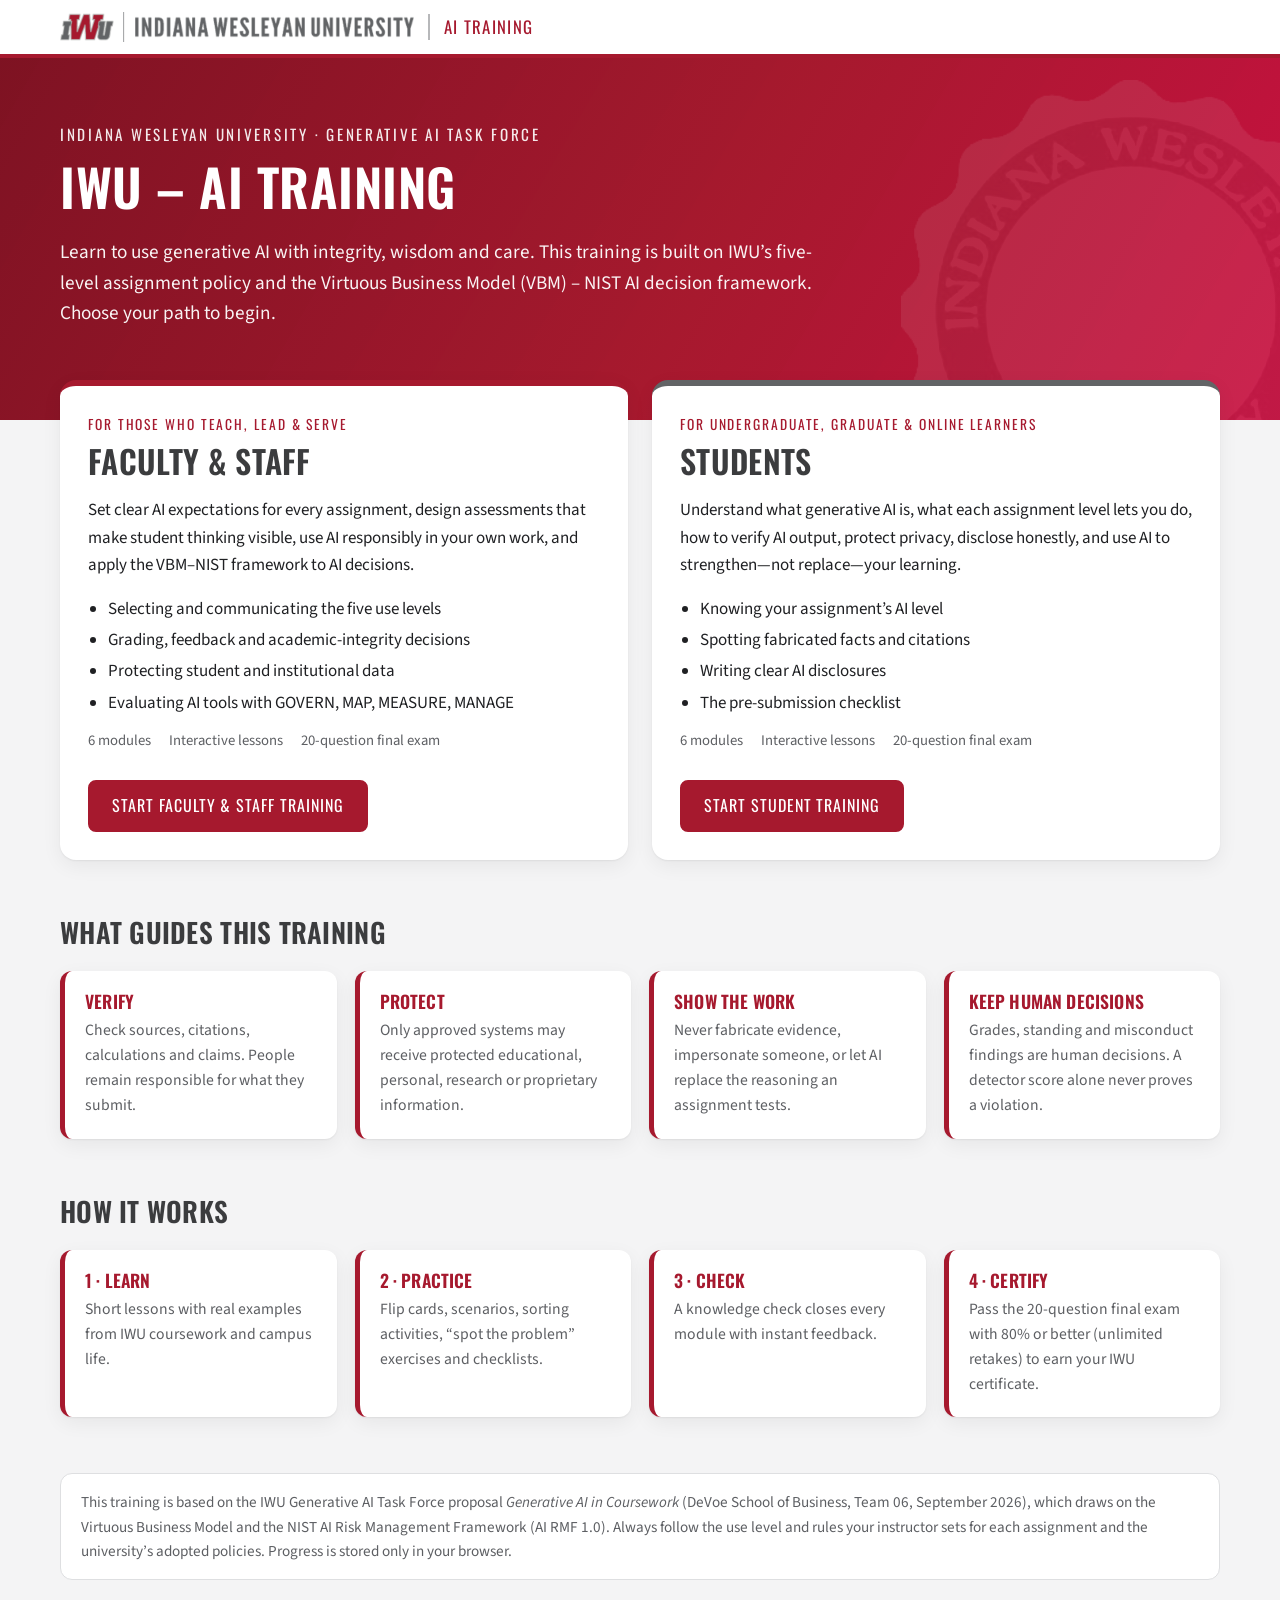
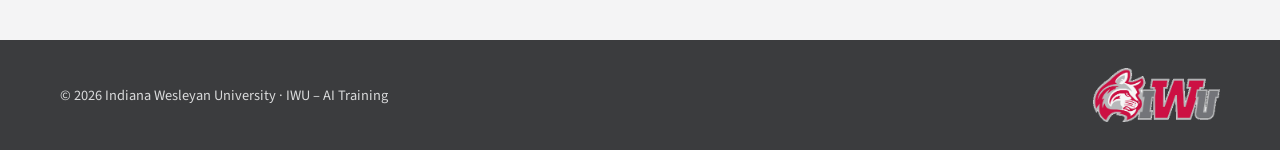
==== index.html @ f8fd0f7f "Create IWU – AI Training: faculty/staff and student courses Landing page with track selection, two s" ====
<!doctype html>
<html lang="en">
<head>
  <meta charset="utf-8">
  <meta name="viewport" content="width=device-width, initial-scale=1">
  <title>IWU – AI Training | Indiana Wesleyan University</title>
  <meta name="description" content="Indiana Wesleyan University generative AI training for faculty, staff and students.">
  <link rel="icon" type="image/png" href="assets/img/iwu-seal.png">
  <link rel="preconnect" href="https://fonts.googleapis.com">
  <link rel="preconnect" href="https://fonts.gstatic.com" crossorigin>
  <link href="https://fonts.googleapis.com/css2?family=Oswald:wght@400;500;600&family=Source+Sans+3:ital,wght@0,400;0,600;0,700;1,400&family=Cormorant+Garamond:ital,wght@0,500;0,600;1,500&display=swap" rel="stylesheet">
  <link rel="stylesheet" href="assets/css/styles.css">
</head>
<body>
  <header class="site-header">
    <div class="inner">
      <a class="brand" href="index.html">
        <img src="assets/img/iwu-wordmark.png" alt="Indiana Wesleyan University">
        <span class="program">AI Training</span>
      </a>
    </div>
  </header>

  <section class="hero">
    <div class="inner">
      <div class="eyebrow">Indiana Wesleyan University &middot; Generative AI Task Force</div>
      <h1>IWU &ndash; AI Training</h1>
      <p class="lead">Learn to use generative AI with integrity, wisdom and care. This training is built on IWU&rsquo;s five-level assignment policy and the Virtuous Business Model (VBM) &ndash; NIST AI decision framework. Choose your path to begin.</p>
    </div>
  </section>

  <main>
    <div class="choose">
      <div class="choose-grid">
        <article class="path-card">
          <div class="body">
            <div class="tag">For those who teach, lead &amp; serve</div>
            <h2>Faculty &amp; Staff</h2>
            <p>Set clear AI expectations for every assignment, design assessments that make student thinking visible, use AI responsibly in your own work, and apply the VBM&ndash;NIST framework to AI decisions.</p>
            <ul>
              <li>Selecting and communicating the five use levels</li>
              <li>Grading, feedback and academic-integrity decisions</li>
              <li>Protecting student and institutional data</li>
              <li>Evaluating AI tools with GOVERN, MAP, MEASURE, MANAGE</li>
            </ul>
            <div class="meta"><span>6 modules</span><span>Interactive lessons</span><span>20-question final exam</span></div>
          </div>
          <div class="foot">
            <a class="btn" href="faculty.html">Start Faculty &amp; Staff Training</a>
            <span class="progress-note" id="p-faculty"></span>
          </div>
        </article>

        <article class="path-card student">
          <div class="body">
            <div class="tag">For undergraduate, graduate &amp; online learners</div>
            <h2>Students</h2>
            <p>Understand what generative AI is, what each assignment level lets you do, how to verify AI output, protect privacy, disclose honestly, and use AI to strengthen&mdash;not replace&mdash;your learning.</p>
            <ul>
              <li>Knowing your assignment&rsquo;s AI level</li>
              <li>Spotting fabricated facts and citations</li>
              <li>Writing clear AI disclosures</li>
              <li>The pre-submission checklist</li>
            </ul>
            <div class="meta"><span>6 modules</span><span>Interactive lessons</span><span>20-question final exam</span></div>
          </div>
          <div class="foot">
            <a class="btn" href="student.html">Start Student Training</a>
            <span class="progress-note" id="p-student"></span>
          </div>
        </article>
      </div>
    </div>

    <section class="section">
      <h2>What guides this training</h2>
      <div class="pillars">
        <div class="pillar"><h3>Verify</h3><p>Check sources, citations, calculations and claims. People remain responsible for what they submit.</p></div>
        <div class="pillar"><h3>Protect</h3><p>Only approved systems may receive protected educational, personal, research or proprietary information.</p></div>
        <div class="pillar"><h3>Show the work</h3><p>Never fabricate evidence, impersonate someone, or let AI replace the reasoning an assignment tests.</p></div>
        <div class="pillar"><h3>Keep human decisions</h3><p>Grades, standing and misconduct findings are human decisions. A detector score alone never proves a violation.</p></div>
      </div>
    </section>

    <section class="section">
      <h2>How it works</h2>
      <div class="pillars">
        <div class="pillar"><h3>1 &middot; Learn</h3><p>Short lessons with real examples from IWU coursework and campus life.</p></div>
        <div class="pillar"><h3>2 &middot; Practice</h3><p>Flip cards, scenarios, sorting activities, &ldquo;spot the problem&rdquo; exercises and checklists.</p></div>
        <div class="pillar"><h3>3 &middot; Check</h3><p>A knowledge check closes every module with instant feedback.</p></div>
        <div class="pillar"><h3>4 &middot; Certify</h3><p>Pass the 20-question final exam with 80% or better (unlimited retakes) to earn your IWU certificate.</p></div>
      </div>
    </section>

    <section class="section">
      <p class="notice">This training is based on the IWU Generative AI Task Force proposal <em>Generative AI in Coursework</em> (DeVoe School of Business, Team 06, September 2026), which draws on the Virtuous Business Model and the NIST AI Risk Management Framework (AI RMF 1.0). Always follow the use level and rules your instructor sets for each assignment and the university&rsquo;s adopted policies. Progress is stored only in your browser.</p>
    </section>
  </main>

  <footer class="site-footer">
    <div class="inner">
      <div>&copy; <span id="yr"></span> Indiana Wesleyan University &middot; IWU &ndash; AI Training</div>
      <img src="assets/img/iwu-bobcat.png" alt="IWU Wildcats">
    </div>
  </footer>

  <script>
    document.getElementById("yr").textContent = new Date().getFullYear();
    ["faculty", "student"].forEach(function (id) {
      try {
        var s = JSON.parse(localStorage.getItem("iwu-ai-training:" + id) || "null");
        if (!s) return;
        var n = document.getElementById("p-" + id);
        if (s.exam && s.exam.passed) n.innerHTML = "&#10003; Completed &mdash; certificate earned";
        else if (s.seen && Object.keys(s.seen).length) n.textContent = "In progress — pick up where you left off";
      } catch (e) {}
    });
  </script>
</body>
</html>
---- assets/css/styles.css ----
/* =========================================================
   IWU – AI Training  |  Indiana Wesleyan University
   Brand palette drawn from the IWU wordmark, seal and bobcat marks
   ========================================================= */
:root {
  --iwu-crimson: #a6192e;
  --iwu-crimson-dark: #7d1222;
  --iwu-cardinal: #cc1043;
  --iwu-gray: #626466;
  --iwu-gray-dark: #3b3c3e;
  --iwu-silver: #b7b8ba;
  --iwu-mist: #f4f4f5;
  --iwu-white: #ffffff;
  --ink: #1f2023;
  --muted: #5d5f63;
  --line: #dedfe1;
  --ok: #1f7a4a;
  --ok-bg: #e8f5ee;
  --bad: #b3261e;
  --bad-bg: #fdecea;
  --warn: #9a6200;
  --warn-bg: #fff4e0;
  --info: #1e5a8a;
  --info-bg: #e9f2fa;
  --radius: 12px;
  --shadow: 0 1px 2px rgba(0,0,0,.06), 0 6px 20px rgba(0,0,0,.06);
  --font-head: "Oswald", "Arial Narrow", Arial, sans-serif;
  --font-body: "Source Sans 3", "Segoe UI", Arial, sans-serif;
  --font-cert: "Cormorant Garamond", Georgia, "Times New Roman", serif;
}

* { box-sizing: border-box; }
html { scroll-behavior: smooth; }
body {
  margin: 0;
  font-family: var(--font-body);
  font-size: 17px;
  line-height: 1.6;
  color: var(--ink);
  background: var(--iwu-mist);
}
img { max-width: 100%; }
a { color: var(--iwu-crimson); }
h1, h2, h3, h4 { font-family: var(--font-head); font-weight: 600; line-height: 1.2; letter-spacing: .01em; color: var(--iwu-gray-dark); }
h1 { font-size: 2.3rem; }
h2 { font-size: 1.7rem; }
h3 { font-size: 1.3rem; }
.sr-only { position: absolute; width: 1px; height: 1px; overflow: hidden; clip: rect(0 0 0 0); }
:focus-visible { outline: 3px solid var(--iwu-cardinal); outline-offset: 2px; }

/* ---------- Header / footer ---------- */
.site-header {
  background: var(--iwu-white);
  border-bottom: 4px solid var(--iwu-crimson);
  position: sticky; top: 0; z-index: 50;
}
.site-header .inner {
  max-width: 1200px; margin: 0 auto; padding: 12px 20px;
  display: flex; align-items: center; justify-content: space-between; gap: 16px;
}
.brand { display: flex; align-items: center; gap: 14px; text-decoration: none; min-width: 0; }
.brand img { height: 30px; width: auto; }
.brand .program {
  font-family: var(--font-head); color: var(--iwu-crimson); font-size: 1.05rem;
  text-transform: uppercase; letter-spacing: .08em; border-left: 2px solid var(--iwu-silver); padding-left: 14px; white-space: nowrap;
}
.header-actions { display: flex; gap: 10px; align-items: center; }
.site-footer {
  background: var(--iwu-gray-dark); color: #d9dadb; font-size: .9rem; margin-top: 60px;
}
.site-footer .inner { max-width: 1200px; margin: 0 auto; padding: 28px 20px; display: flex; gap: 24px; align-items: center; flex-wrap: wrap; justify-content: space-between; }
.site-footer img { height: 54px; }
.site-footer a { color: #fff; }

/* ---------- Buttons ---------- */
.btn {
  display: inline-flex; align-items: center; justify-content: center; gap: 8px;
  font-family: var(--font-head); font-size: 1rem; letter-spacing: .06em; text-transform: uppercase;
  padding: 11px 22px; border-radius: 8px; border: 2px solid var(--iwu-crimson);
  background: var(--iwu-crimson); color: #fff; cursor: pointer; text-decoration: none;
  transition: background .15s, transform .05s;
}
.btn:hover { background: var(--iwu-crimson-dark); border-color: var(--iwu-crimson-dark); }
.btn:active { transform: translateY(1px); }
.btn[disabled] { opacity: .45; cursor: not-allowed; }
.btn.secondary { background: #fff; color: var(--iwu-crimson); }
.btn.secondary:hover { background: #fbeef0; }
.btn.ghost { background: transparent; border-color: var(--iwu-silver); color: var(--iwu-gray-dark); }
.btn.ghost:hover { background: #fff; }
.btn.small { padding: 6px 12px; font-size: .85rem; }

/* ---------- Landing ---------- */
.hero {
  background:
    linear-gradient(120deg, rgba(125,18,34,.97), rgba(166,25,46,.93) 55%, rgba(204,16,67,.9)),
    var(--iwu-crimson);
  color: #fff; position: relative; overflow: hidden;
}
.hero::after {
  content: ""; position: absolute; right: -80px; bottom: -120px; width: 460px; height: 460px;
  background: url("../img/iwu-seal.png") center/contain no-repeat; opacity: .08; filter: grayscale(1) brightness(3);
}
.hero .inner { max-width: 1200px; margin: 0 auto; padding: 64px 20px 72px; position: relative; z-index: 1; }
.hero .eyebrow { font-family: var(--font-head); letter-spacing: .18em; text-transform: uppercase; font-size: .95rem; opacity: .9; }
.hero h1 { color: #fff; font-size: 3.2rem; margin: 10px 0 14px; text-transform: uppercase; }
.hero p.lead { font-size: 1.2rem; max-width: 760px; opacity: .95; }

.choose { max-width: 1200px; margin: -40px auto 0; padding: 0 20px; position: relative; z-index: 2; }
.choose-grid { display: grid; grid-template-columns: repeat(auto-fit, minmax(320px, 1fr)); gap: 24px; }
.path-card {
  background: #fff; border-radius: 16px; box-shadow: var(--shadow); overflow: hidden;
  display: flex; flex-direction: column; border-top: 6px solid var(--iwu-crimson);
}
.path-card.student { border-top-color: var(--iwu-gray); }
.path-card .body { padding: 28px 28px 8px; flex: 1; }
.path-card h2 { margin: 6px 0 8px; font-size: 2rem; text-transform: uppercase; }
.path-card .tag { font-family: var(--font-head); color: var(--iwu-crimson); letter-spacing: .14em; text-transform: uppercase; font-size: .85rem; }
.path-card ul { padding-left: 20px; margin: 12px 0; }
.path-card li { margin: 4px 0; }
.path-card .meta { display: flex; gap: 18px; flex-wrap: wrap; color: var(--muted); font-size: .92rem; margin-top: 10px; }
.path-card .foot { padding: 20px 28px 28px; display: flex; gap: 12px; align-items: center; flex-wrap: wrap; }
.path-card .progress-note { font-size: .9rem; color: var(--muted); }

.section { max-width: 1200px; margin: 56px auto 0; padding: 0 20px; }
.section h2 { text-transform: uppercase; }
.pillars { display: grid; grid-template-columns: repeat(auto-fit, minmax(220px, 1fr)); gap: 18px; margin-top: 18px; }
.pillar { background: #fff; border-radius: var(--radius); padding: 20px; box-shadow: var(--shadow); border-left: 5px solid var(--iwu-crimson); }
.pillar h3 { margin: 0 0 6px; font-size: 1.1rem; text-transform: uppercase; color: var(--iwu-crimson); }
.pillar p { margin: 0; color: var(--muted); font-size: .98rem; }
.notice { background: #fff; border: 1px solid var(--line); border-radius: var(--radius); padding: 16px 20px; color: var(--muted); font-size: .95rem; }

/* ---------- Course layout ---------- */
.course-banner {
  background: linear-gradient(120deg, var(--iwu-crimson-dark), var(--iwu-crimson));
  color: #fff;
}
.course-banner.student { background: linear-gradient(120deg, var(--iwu-gray-dark), var(--iwu-gray)); }
.course-banner .inner { max-width: 1200px; margin: 0 auto; padding: 26px 20px; display: flex; align-items: center; gap: 22px; justify-content: space-between; flex-wrap: wrap; }
.course-banner h1 { color: #fff; margin: 0; font-size: 2rem; text-transform: uppercase; }
.course-banner .eyebrow { font-family: var(--font-head); letter-spacing: .16em; text-transform: uppercase; opacity: .85; font-size: .85rem; }
.overall { min-width: 240px; }
.overall .label { font-size: .9rem; opacity: .9; display: flex; justify-content: space-between; }
.bar { height: 10px; background: rgba(255,255,255,.25); border-radius: 99px; overflow: hidden; margin-top: 6px; }
.bar > span { display: block; height: 100%; background: #fff; border-radius: 99px; transition: width .4s; }

.layout { max-width: 1200px; margin: 28px auto 0; padding: 0 20px; display: grid; grid-template-columns: 300px 1fr; gap: 28px; align-items: start; }
.sidebar { background: #fff; border-radius: var(--radius); box-shadow: var(--shadow); padding: 14px; position: sticky; top: 84px; max-height: calc(100vh - 100px); overflow: auto; }
.sidebar h2 { font-size: .95rem; letter-spacing: .12em; text-transform: uppercase; color: var(--muted); margin: 6px 8px 10px; }
.nav-module { border-radius: 10px; margin-bottom: 4px; }
.nav-module > button {
  width: 100%; text-align: left; border: 0; background: transparent; cursor: pointer; padding: 10px 10px;
  display: flex; gap: 10px; align-items: flex-start; border-radius: 10px; font: inherit; color: var(--ink);
}
.nav-module > button:hover { background: var(--iwu-mist); }
.nav-module.active > button { background: #fbeef0; }
.nav-num {
  flex: 0 0 28px; height: 28px; border-radius: 50%; background: var(--iwu-mist); color: var(--iwu-gray-dark);
  display: grid; place-items: center; font-family: var(--font-head); font-size: .95rem; border: 2px solid var(--iwu-silver);
}
.nav-module.done .nav-num { background: var(--iwu-crimson); border-color: var(--iwu-crimson); color: #fff; }
.nav-title { font-weight: 600; line-height: 1.3; font-size: .98rem; }
.nav-sub { font-size: .82rem; color: var(--muted); }
.nav-lessons { list-style: none; padding: 0 0 6px 48px; margin: 0; display: none; }
.nav-module.active .nav-lessons { display: block; }
.nav-lessons button { border: 0; background: none; font: inherit; font-size: .9rem; color: var(--muted); cursor: pointer; padding: 3px 0; text-align: left; display: flex; gap: 6px; }
.nav-lessons button.current { color: var(--iwu-crimson); font-weight: 700; }
.nav-lessons .tick { color: var(--ok); width: 14px; flex: 0 0 14px; }
.nav-exam { margin-top: 10px; border-top: 1px solid var(--line); padding-top: 10px; }
.nav-exam button { width: 100%; }

.content { background: #fff; border-radius: var(--radius); box-shadow: var(--shadow); padding: 34px 40px 30px; min-width: 0; }
.crumb { font-family: var(--font-head); color: var(--iwu-crimson); letter-spacing: .12em; text-transform: uppercase; font-size: .85rem; }
.content > h2 { margin-top: 6px; font-size: 2rem; }
.lesson-steps { display: flex; gap: 6px; margin: 4px 0 20px; }
.lesson-steps span { flex: 1; height: 6px; border-radius: 6px; background: var(--line); }
.lesson-steps span.on { background: var(--iwu-crimson); }
.lesson-steps span.seen { background: #d98b97; }
.pager { display: flex; justify-content: space-between; gap: 12px; margin-top: 36px; border-top: 1px solid var(--line); padding-top: 20px; flex-wrap: wrap; }

.objectives { background: var(--iwu-mist); border-radius: var(--radius); padding: 16px 22px; margin: 16px 0; }
.objectives h4 { margin: 0 0 6px; text-transform: uppercase; letter-spacing: .08em; font-size: .95rem; color: var(--iwu-crimson); }
.objectives ul { margin: 0; padding-left: 20px; }

/* ---------- Content blocks ---------- */
.block { margin: 22px 0; }
.block p { margin: .6em 0; }
.callout { border-left: 5px solid var(--iwu-crimson); background: #fbeef0; padding: 14px 18px; border-radius: 0 10px 10px 0; }
.callout.info { border-color: var(--info); background: var(--info-bg); }
.callout.warn { border-color: var(--warn); background: var(--warn-bg); }
.callout.ok { border-color: var(--ok); background: var(--ok-bg); }
.callout .ct { font-family: var(--font-head); text-transform: uppercase; letter-spacing: .08em; font-size: .9rem; margin-bottom: 4px; color: var(--iwu-gray-dark); }
.quote { font-size: 1.25rem; font-family: var(--font-cert); font-style: italic; color: var(--iwu-gray-dark); border-left: 3px solid var(--iwu-silver); padding-left: 18px; }

table.tbl { width: 100%; border-collapse: collapse; font-size: .96rem; }
.tbl-wrap { overflow-x: auto; border-radius: 10px; border: 1px solid var(--line); }
table.tbl th { background: var(--iwu-gray-dark); color: #fff; text-align: left; padding: 10px 12px; font-family: var(--font-head); font-weight: 500; letter-spacing: .04em; }
table.tbl td { padding: 10px 12px; border-top: 1px solid var(--line); vertical-align: top; }
table.tbl tr:nth-child(even) td { background: #fafafa; }

.level-chip { display: inline-grid; place-items: center; width: 30px; height: 30px; border-radius: 50%; color: #fff; font-family: var(--font-head); font-size: 1rem; margin-right: 6px; }
.lv1 { background: #3b3c3e; } .lv2 { background: #626466; } .lv3 { background: #1e5a8a; } .lv4 { background: #a6192e; } .lv5 { background: #cc1043; }

.act-head { display: flex; align-items: center; gap: 10px; margin-bottom: 8px; }
.act-badge { font-family: var(--font-head); text-transform: uppercase; letter-spacing: .1em; font-size: .75rem; background: var(--iwu-crimson); color: #fff; padding: 3px 9px; border-radius: 99px; }
.act-head h4 { margin: 0; font-size: 1.15rem; }
.activity { border: 1px solid var(--line); border-radius: var(--radius); padding: 18px 20px; background: #fff; }
.activity .instructions { color: var(--muted); margin: 0 0 12px; }

/* flip cards */
.flip-grid { display: grid; grid-template-columns: repeat(auto-fill, minmax(210px, 1fr)); gap: 14px; }
.flip { perspective: 900px; height: 190px; cursor: pointer; border: 0; background: none; padding: 0; font: inherit; text-align: left; }
.flip-inner { position: relative; width: 100%; height: 100%; transition: transform .5s; transform-style: preserve-3d; }
.flip.flipped .flip-inner { transform: rotateY(180deg); }
.flip-face { position: absolute; inset: 0; backface-visibility: hidden; border-radius: 12px; padding: 16px; display: flex; flex-direction: column; justify-content: center; }
.flip-front { background: linear-gradient(135deg, var(--iwu-crimson), var(--iwu-cardinal)); color: #fff; font-family: var(--font-head); font-size: 1.25rem; text-align: center; align-items: center; }
.flip-front small { font-family: var(--font-body); font-size: .8rem; opacity: .85; margin-top: 8px; }
.flip-back { background: #fff; border: 2px solid var(--iwu-crimson); transform: rotateY(180deg); font-size: .93rem; overflow: auto; }

/* choice / scenario */
.choices { display: grid; gap: 10px; }
.choice {
  text-align: left; font: inherit; border: 2px solid var(--line); border-radius: 10px; background: #fff; padding: 11px 14px; cursor: pointer;
  display: flex; gap: 10px; align-items: flex-start; transition: border-color .15s, background .15s;
}
.choice:hover:not([disabled]) { border-color: var(--iwu-silver); background: #fcfcfc; }
.choice .key { flex: 0 0 26px; height: 26px; border-radius: 50%; background: var(--iwu-mist); display: grid; place-items: center; font-weight: 700; font-size: .85rem; color: var(--iwu-gray-dark); }
.choice.selected { border-color: var(--iwu-crimson); background: #fbeef0; }
.choice.correct { border-color: var(--ok); background: var(--ok-bg); }
.choice.incorrect { border-color: var(--bad); background: var(--bad-bg); }
.choice[disabled] { cursor: default; }
.feedback { margin-top: 12px; padding: 12px 14px; border-radius: 10px; display: none; }
.feedback.show { display: block; }
.feedback.good { background: var(--ok-bg); border-left: 4px solid var(--ok); }
.feedback.bad { background: var(--bad-bg); border-left: 4px solid var(--bad); }
.feedback.neutral { background: var(--info-bg); border-left: 4px solid var(--info); }

/* classify (level sorter / category sorter) */
.classify-item { border: 1px solid var(--line); border-radius: 10px; padding: 12px 14px; margin-bottom: 10px; }
.classify-item .stmt { font-weight: 600; margin-bottom: 8px; }
.classify-opts { display: flex; flex-wrap: wrap; gap: 8px; }
.classify-opts button { font: inherit; font-size: .9rem; border: 2px solid var(--line); background: #fff; border-radius: 99px; padding: 5px 14px; cursor: pointer; }
.classify-opts button:hover:not([disabled]) { border-color: var(--iwu-silver); }
.classify-opts button.correct { border-color: var(--ok); background: var(--ok-bg); font-weight: 700; }
.classify-opts button.incorrect { border-color: var(--bad); background: var(--bad-bg); text-decoration: line-through; }
.classify-item .why { display: none; font-size: .93rem; color: var(--muted); margin-top: 8px; }
.classify-item.answered .why { display: block; }
.score-line { font-weight: 700; margin-top: 8px; color: var(--iwu-gray-dark); }

/* spot the issue */
.spot-doc { background: #fcfcfc; border: 1px dashed var(--iwu-silver); border-radius: 10px; padding: 14px 16px; }
.spot-doc .doc-label { font-family: var(--font-head); text-transform: uppercase; letter-spacing: .1em; font-size: .8rem; color: var(--muted); margin-bottom: 6px; }
.spot {
  display: inline; font: inherit; text-align: left; border: 0; background: none; padding: 1px 2px; cursor: pointer; border-radius: 4px;
  border-bottom: 1px dotted var(--iwu-silver); line-height: 1.8; color: inherit;
}
.spot:hover { background: #fff3c4; }
.spot.flagged { background: #ffe08a; }
.spot.hit { background: var(--ok-bg); outline: 2px solid var(--ok); }
.spot.miss { background: var(--bad-bg); outline: 2px solid var(--bad); }
.spot.false-flag { background: var(--warn-bg); outline: 2px dashed var(--warn); }
.spot-notes { margin-top: 10px; display: none; }
.spot-notes.show { display: block; }
.spot-notes li { margin: 4px 0; }

/* matching */
.match-row { display: grid; grid-template-columns: 1fr 260px 28px; gap: 10px; align-items: center; padding: 8px 0; border-bottom: 1px solid var(--line); }
.match-row select { font: inherit; padding: 7px 8px; border-radius: 8px; border: 2px solid var(--line); background: #fff; width: 100%; }
.match-row.ok select { border-color: var(--ok); background: var(--ok-bg); }
.match-row.no select { border-color: var(--bad); background: var(--bad-bg); }
.match-row .mark { font-weight: 700; font-size: 1.1rem; }

/* accordion */
.accordion details { border: 1px solid var(--line); border-radius: 10px; margin-bottom: 8px; background: #fff; }
.accordion summary { cursor: pointer; padding: 12px 16px; font-weight: 700; list-style: none; display: flex; justify-content: space-between; gap: 10px; }
.accordion summary::-webkit-details-marker { display: none; }
.accordion summary::after { content: "+"; font-size: 1.3rem; line-height: 1; color: var(--iwu-crimson); }
.accordion details[open] summary::after { content: "–"; }
.accordion details[open] summary { border-bottom: 1px solid var(--line); }
.accordion .acc-body { padding: 10px 16px 14px; }

/* example: prompt/response compare */
.compare { display: grid; grid-template-columns: 1fr 1fr; gap: 14px; }
.compare .col { border-radius: 10px; padding: 14px 16px; border: 1px solid var(--line); }
.compare .col.bad { border-top: 5px solid var(--bad); }
.compare .col.good { border-top: 5px solid var(--ok); }
.compare .col h5 { margin: 0 0 6px; font-family: var(--font-head); text-transform: uppercase; letter-spacing: .08em; font-size: .9rem; }
.chat { background: var(--iwu-mist); border-radius: 10px; padding: 12px 14px; font-size: .95rem; }
.chat .who { font-family: var(--font-head); text-transform: uppercase; font-size: .75rem; letter-spacing: .1em; color: var(--muted); }
.chat .msg { margin: 2px 0 10px; white-space: pre-line; }
.chat .msg.ai { background: #fff; border-radius: 8px; padding: 8px 10px; border: 1px solid var(--line); }
.example-card { border: 1px solid var(--line); border-radius: var(--radius); overflow: hidden; }
.example-card .ex-head { background: var(--iwu-gray-dark); color: #fff; padding: 10px 16px; font-family: var(--font-head); letter-spacing: .06em; text-transform: uppercase; font-size: .95rem; }
.example-card .ex-body { padding: 14px 16px; }

/* checklist */
.check-row { display: grid; grid-template-columns: 1fr auto; gap: 12px; align-items: center; border: 1px solid var(--line); border-left: 5px solid var(--iwu-silver); border-radius: 10px; padding: 10px 14px; margin-bottom: 8px; }
.check-row .cr-title { font-family: var(--font-head); text-transform: uppercase; letter-spacing: .06em; color: var(--iwu-crimson); font-size: .95rem; }
.check-row .cr-q { font-size: .98rem; }
.yn { display: flex; gap: 6px; }
.yn button { font: inherit; font-size: .85rem; font-weight: 700; border: 2px solid var(--line); background: #fff; border-radius: 8px; padding: 5px 12px; cursor: pointer; }
.yn button.on.yes { background: var(--ok-bg); border-color: var(--ok); color: var(--ok); }
.yn button.on.fix { background: var(--bad-bg); border-color: var(--bad); color: var(--bad); }

/* steps / timeline */
.steps { counter-reset: s; list-style: none; padding: 0; margin: 0; }
.steps li { position: relative; padding: 4px 0 16px 50px; }
.steps li::before { counter-increment: s; content: counter(s); position: absolute; left: 0; top: 0; width: 34px; height: 34px; border-radius: 50%; background: var(--iwu-crimson); color: #fff; display: grid; place-items: center; font-family: var(--font-head); }
.steps li::after { content: ""; position: absolute; left: 16px; top: 36px; bottom: 2px; width: 2px; background: var(--line); }
.steps li:last-child::after { display: none; }
.steps li strong { display: block; }

.cards { display: grid; grid-template-columns: repeat(auto-fit, minmax(210px, 1fr)); gap: 14px; }
.card { border: 1px solid var(--line); border-radius: var(--radius); padding: 16px; border-top: 4px solid var(--iwu-crimson); background: #fff; }
.card h4 { margin: 0 0 6px; text-transform: uppercase; font-size: 1rem; letter-spacing: .05em; color: var(--iwu-crimson); }
.card p { margin: 0; font-size: .95rem; }

/* reflection */
.reflect textarea { width: 100%; min-height: 110px; font: inherit; padding: 10px 12px; border-radius: 10px; border: 2px solid var(--line); resize: vertical; }
.reflect .saved { font-size: .85rem; color: var(--ok); min-height: 1.2em; }

/* ---------- Quiz / exam ---------- */
.quiz-q { border: 1px solid var(--line); border-radius: var(--radius); padding: 18px 20px; margin-bottom: 16px; }
.quiz-q .qnum { font-family: var(--font-head); color: var(--iwu-crimson); letter-spacing: .1em; text-transform: uppercase; font-size: .85rem; }
.quiz-q .qtext { font-weight: 700; font-size: 1.08rem; margin: 4px 0 12px; }
.result-panel { border-radius: var(--radius); padding: 22px 24px; margin: 18px 0; text-align: center; }
.result-panel.pass { background: var(--ok-bg); border: 2px solid var(--ok); }
.result-panel.fail { background: var(--bad-bg); border: 2px solid var(--bad); }
.result-panel .big { font-family: var(--font-head); font-size: 3rem; line-height: 1; margin: 6px 0; }
.result-panel.pass .big { color: var(--ok); }
.result-panel.fail .big { color: var(--bad); }
.exam-bar { position: sticky; top: 74px; z-index: 5; background: #fff; padding: 10px 0; border-bottom: 1px solid var(--line); display: flex; justify-content: space-between; align-items: center; gap: 12px; flex-wrap: wrap; }
.exam-bar .bar { background: var(--line); width: 220px; }
.exam-bar .bar > span { background: var(--iwu-crimson); }
.exam-intro { display: grid; grid-template-columns: repeat(auto-fit, minmax(160px,1fr)); gap: 12px; margin: 18px 0; }
.stat { background: var(--iwu-mist); border-radius: 10px; padding: 14px; text-align: center; }
.stat b { display: block; font-family: var(--font-head); font-size: 1.8rem; color: var(--iwu-crimson); }
.review-list li { margin-bottom: 8px; }
.attempts { font-size: .92rem; color: var(--muted); }

.name-form { display: flex; gap: 10px; flex-wrap: wrap; align-items: center; margin: 12px 0; }
.name-form input { font: inherit; padding: 10px 12px; border-radius: 8px; border: 2px solid var(--line); min-width: 280px; flex: 1; }

/* ---------- Certificate ---------- */
.cert-wrap { overflow-x: auto; padding: 10px 0; }
.certificate {
  width: 1056px; height: 816px; margin: 0 auto; background: #fffdf8; position: relative; color: var(--iwu-gray-dark);
  box-shadow: var(--shadow); font-family: var(--font-body);
}
.certificate .frame-outer { position: absolute; inset: 22px; border: 10px solid var(--iwu-crimson); }
.certificate .frame-inner { position: absolute; inset: 42px; border: 2px solid var(--iwu-silver); }
.certificate .corner { position: absolute; width: 60px; height: 60px; border: 3px solid var(--iwu-crimson); }
.certificate .c-tl { top: 52px; left: 52px; border-right: 0; border-bottom: 0; }
.certificate .c-tr { top: 52px; right: 52px; border-left: 0; border-bottom: 0; }
.certificate .c-bl { bottom: 52px; left: 52px; border-right: 0; border-top: 0; }
.certificate .c-br { bottom: 52px; right: 52px; border-left: 0; border-top: 0; }
.certificate .watermark { position: absolute; left: 50%; top: 52%; width: 430px; transform: translate(-50%, -50%); opacity: .06; }
.certificate .cert-body { position: absolute; inset: 70px 90px; text-align: center; display: flex; flex-direction: column; align-items: center; }
.certificate .wordmark { height: 40px; margin-top: 6px; }
.certificate .cert-title { font-family: var(--font-head); font-size: 2.7rem; letter-spacing: .1em; white-space: nowrap; text-transform: uppercase; color: var(--iwu-crimson); margin: 22px 0 0; line-height: 1; }
.certificate .cert-sub { font-family: var(--font-head); letter-spacing: .35em; text-transform: uppercase; color: var(--iwu-gray); font-size: 1rem; margin-top: 8px; }
.certificate .presented { font-family: var(--font-cert); font-style: italic; font-size: 1.35rem; margin-top: 26px; }
.certificate .recipient { font-family: var(--font-cert); font-size: 3.6rem; font-weight: 600; color: var(--ink); line-height: 1.1; margin-top: 6px; padding: 0 30px 6px; border-bottom: 2px solid var(--iwu-crimson); min-width: 520px; }
.certificate .for { font-family: var(--font-cert); font-size: 1.25rem; margin-top: 16px; max-width: 720px; line-height: 1.45; }
.certificate .course-name { font-family: var(--font-head); font-size: 1.6rem; color: var(--iwu-crimson); text-transform: uppercase; letter-spacing: .05em; margin-top: 6px; }
.certificate .cert-foot { position: absolute; left: 0; right: 0; bottom: 0; display: grid; grid-template-columns: 1fr 150px 1fr; align-items: end; gap: 20px; }
.certificate .sig { text-align: center; font-size: .92rem; }
.certificate .sig .line { border-top: 1.5px solid var(--iwu-gray-dark); margin: 0 20px 6px; padding-top: 6px; font-family: var(--font-head); letter-spacing: .06em; text-transform: uppercase; font-size: .88rem; }
.certificate .sig .val { font-family: var(--font-cert); font-size: 1.3rem; font-style: italic; }
.certificate .seal { width: 140px; height: 140px; justify-self: center; }
.certificate .cert-id { position: absolute; bottom: 50px; left: 0; right: 0; text-align: center; font-size: .72rem; color: var(--muted); letter-spacing: .08em; }
.cert-actions { display: flex; gap: 12px; justify-content: center; flex-wrap: wrap; margin: 18px 0; }

/* ---------- Toast ---------- */
.toast { position: fixed; bottom: 22px; left: 50%; transform: translateX(-50%) translateY(120px); background: var(--iwu-gray-dark); color: #fff; padding: 12px 20px; border-radius: 10px; box-shadow: var(--shadow); transition: transform .3s; z-index: 100; }
.toast.show { transform: translateX(-50%) translateY(0); }

/* ---------- Responsive ---------- */
.menu-toggle { display: none; }
@media (max-width: 960px) {
  .layout { grid-template-columns: 1fr; }
  .sidebar { position: static; max-height: none; display: none; }
  .sidebar.open { display: block; }
  .menu-toggle { display: inline-flex; }
  .content { padding: 24px 20px; }
  .compare { grid-template-columns: 1fr; }
  .match-row { grid-template-columns: 1fr 28px; }
  .match-row select { grid-column: 1; }
  .match-row .mark { grid-row: 1 / span 2; grid-column: 2; }
}
@media (max-width: 640px) {
  body { font-size: 16px; }
  .hero h1 { font-size: 2.2rem; }
  .brand .program { display: none; }
  .check-row { grid-template-columns: 1fr; }
  .choose-grid { grid-template-columns: 1fr; }
  .path-card .body, .path-card .foot { padding-left: 20px; padding-right: 20px; }
}

/* ---------- Print: certificate only ---------- */
@media print {
  @page { size: letter landscape; margin: 0; }
  body { background: #fff; }
  body.printing-cert * { visibility: hidden; }
  body.printing-cert .certificate, body.printing-cert .certificate * { visibility: visible; }
  body.printing-cert .certificate { position: fixed; left: 0; top: 0; box-shadow: none; -webkit-print-color-adjust: exact; print-color-adjust: exact; }
  .site-header, .site-footer { display: none; }
}

/* programmatic focus target on view change */
h2[tabindex="-1"]:focus { outline: none; }
.header-actions .btn { white-space: nowrap; }
@media (max-width: 640px) {
  .brand img { height: 22px; }
  .header-actions .btn { padding: 6px 9px; font-size: .75rem; }
  .course-banner h1 { font-size: 1.6rem; }
}
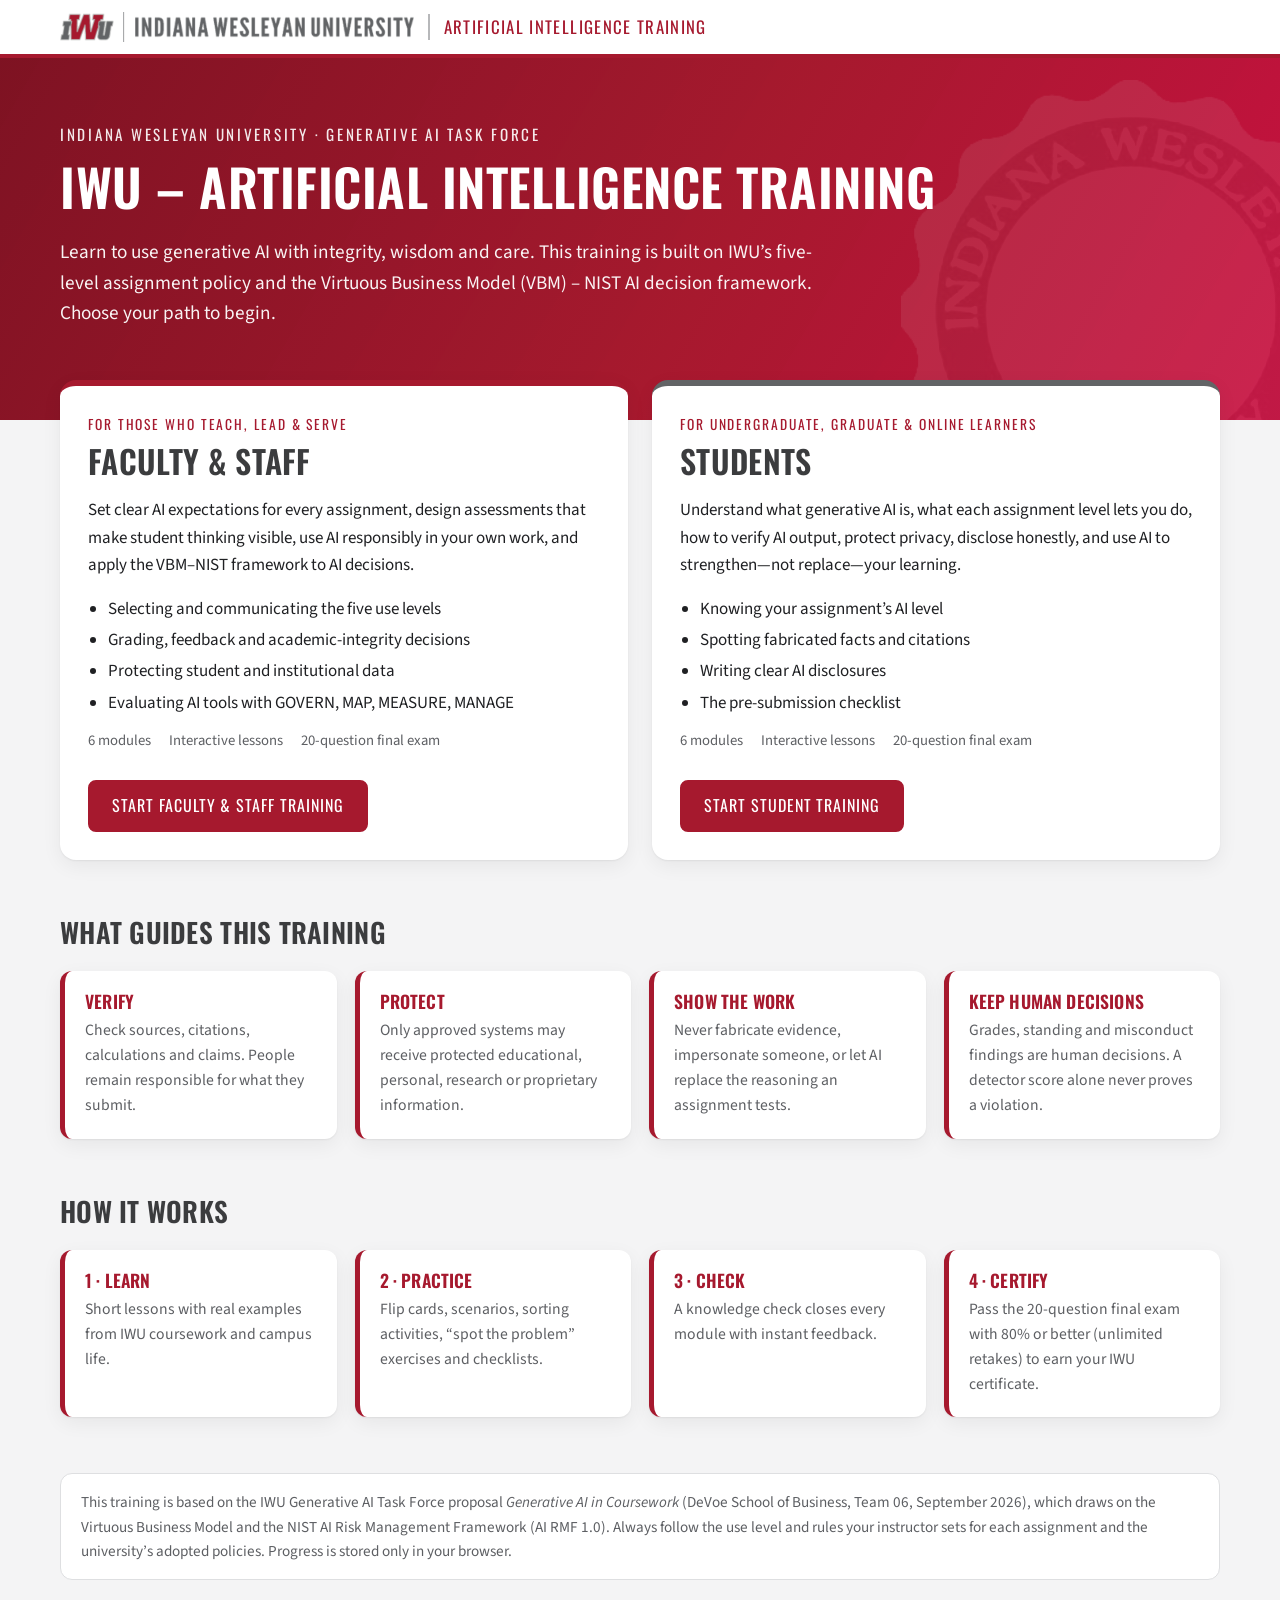
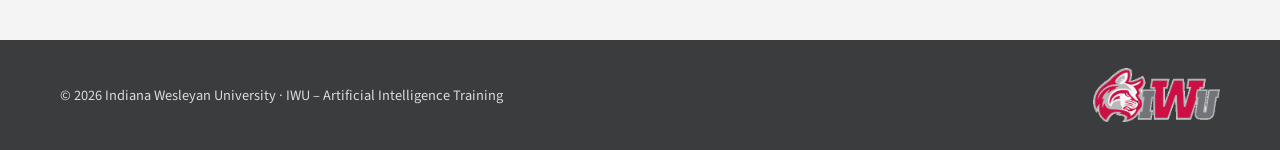
==== commit 027cde78: "Spell out Artificial Intelligence in program, course and certificate titles Co-Authored-By: Claude O" ====
--- a/index.html
+++ b/index.html
@@ -3,7 +3,7 @@
 <head>
   <meta charset="utf-8">
   <meta name="viewport" content="width=device-width, initial-scale=1">
-  <title>IWU – AI Training | Indiana Wesleyan University</title>
+  <title>IWU – Artificial Intelligence Training | Indiana Wesleyan University</title>
   <meta name="description" content="Indiana Wesleyan University generative AI training for faculty, staff and students.">
   <link rel="icon" type="image/png" href="assets/img/iwu-seal.png">
   <link rel="preconnect" href="https://fonts.googleapis.com">
@@ -16,7 +16,7 @@
     <div class="inner">
       <a class="brand" href="index.html">
         <img src="assets/img/iwu-wordmark.png" alt="Indiana Wesleyan University">
-        <span class="program">AI Training</span>
+        <span class="program">Artificial Intelligence Training</span>
       </a>
     </div>
   </header>
@@ -24,7 +24,7 @@
   <section class="hero">
     <div class="inner">
       <div class="eyebrow">Indiana Wesleyan University &middot; Generative AI Task Force</div>
-      <h1>IWU &ndash; AI Training</h1>
+      <h1>IWU &ndash; Artificial Intelligence Training</h1>
       <p class="lead">Learn to use generative AI with integrity, wisdom and care. This training is built on IWU&rsquo;s five-level assignment policy and the Virtuous Business Model (VBM) &ndash; NIST AI decision framework. Choose your path to begin.</p>
     </div>
   </section>
@@ -99,7 +99,7 @@
 
   <footer class="site-footer">
     <div class="inner">
-      <div>&copy; <span id="yr"></span> Indiana Wesleyan University &middot; IWU &ndash; AI Training</div>
+      <div>&copy; <span id="yr"></span> Indiana Wesleyan University &middot; IWU &ndash; Artificial Intelligence Training</div>
       <img src="assets/img/iwu-bobcat.png" alt="IWU Wildcats">
     </div>
   </footer>
--- a/assets/css/styles.css
+++ b/assets/css/styles.css
@@ -414,3 +414,8 @@
   .header-actions .btn { padding: 6px 9px; font-size: .75rem; }
   .course-banner h1 { font-size: 1.6rem; }
 }
+.certificate .course-name { font-size: 1.32rem; white-space: nowrap; }
+.brand img { flex-shrink: 0; object-fit: contain; }
+@media (max-width: 640px) {
+  .site-header .inner { flex-wrap: wrap; justify-content: center; padding: 10px 16px; gap: 10px; }
+}
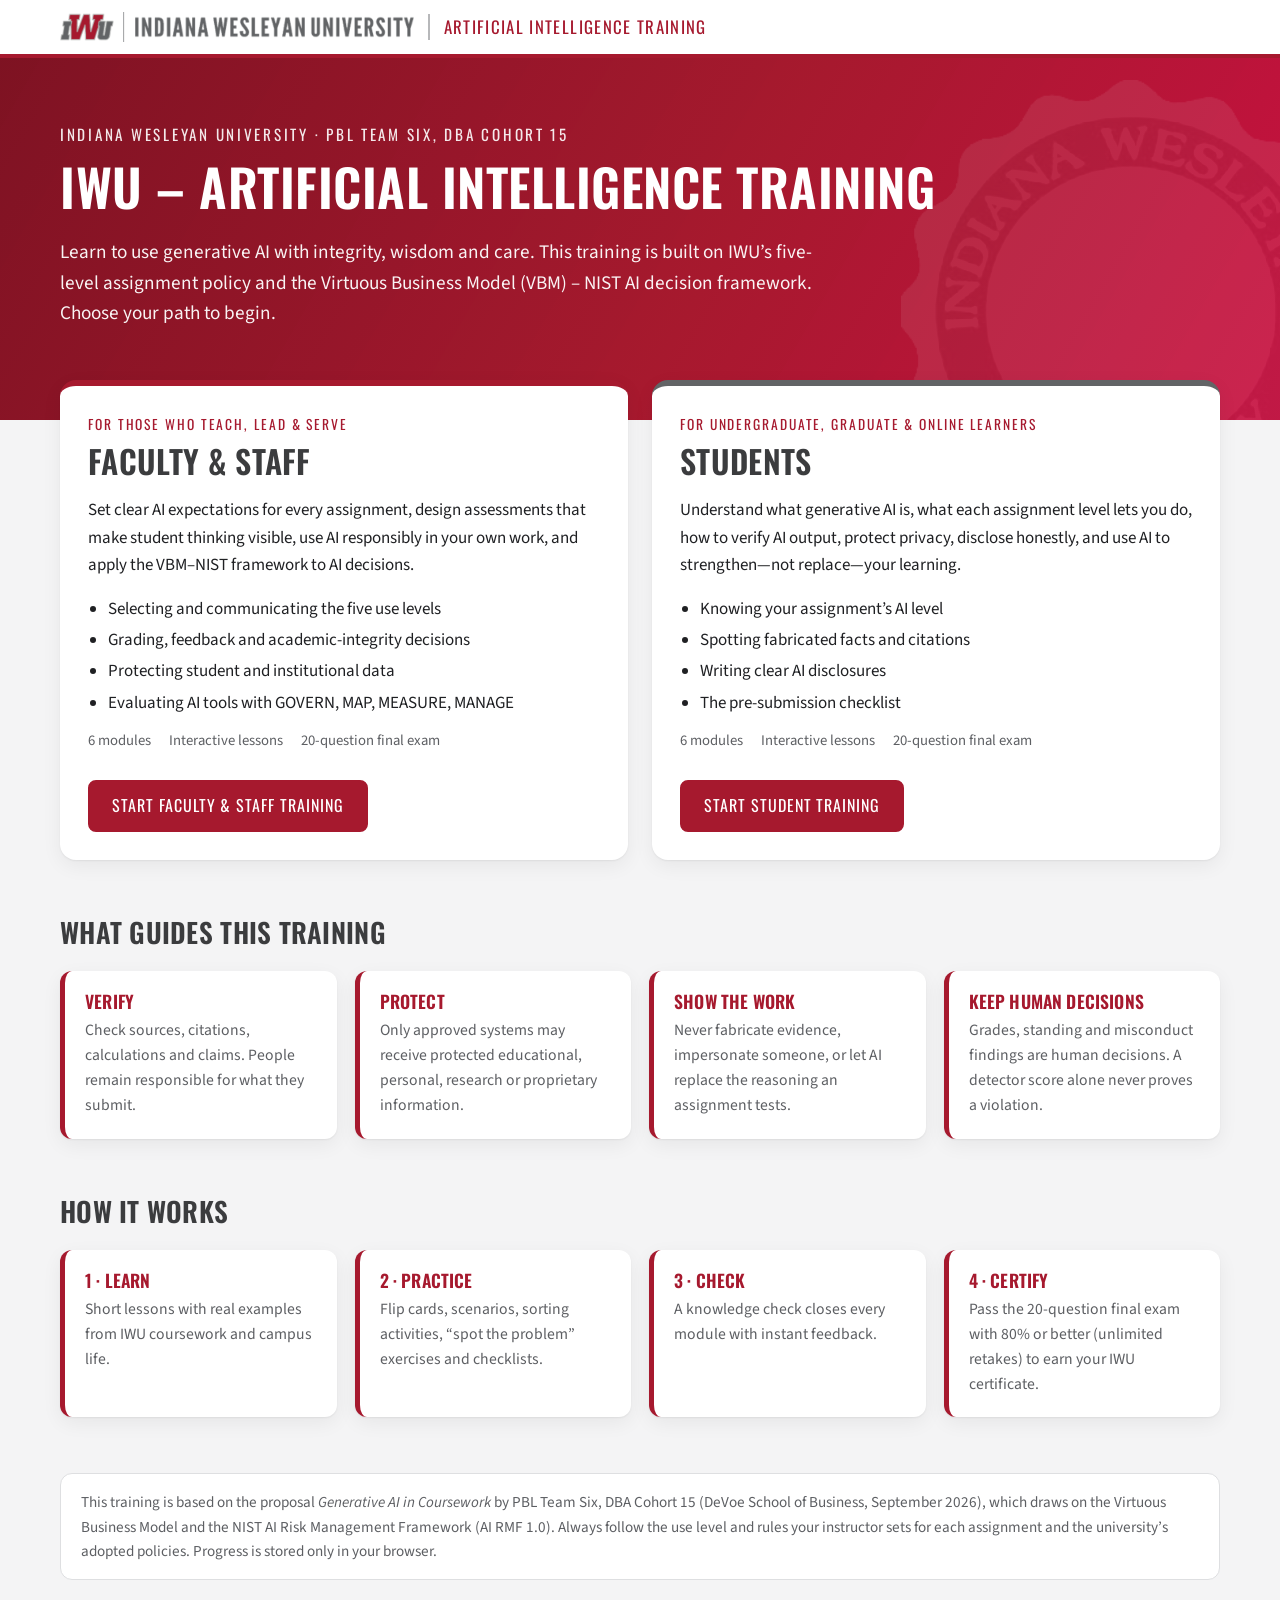
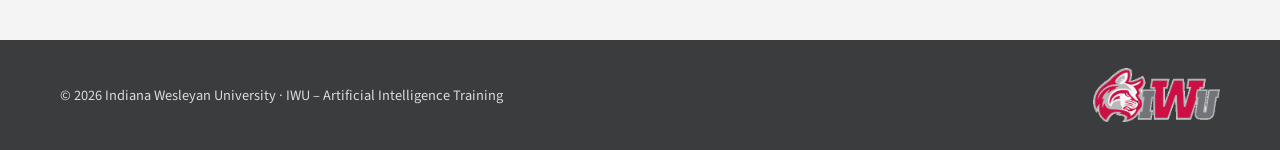
==== commit bbfde31d: "Credit PBL Team Six, DBA Cohort 15 instead of the Task Force Co-Authored-By: Claude Opus 5.5 <norepl" ====
--- a/index.html
+++ b/index.html
@@ -23,7 +23,7 @@
 
   <section class="hero">
     <div class="inner">
-      <div class="eyebrow">Indiana Wesleyan University &middot; Generative AI Task Force</div>
+      <div class="eyebrow">Indiana Wesleyan University &middot; PBL Team Six, DBA Cohort 15</div>
       <h1>IWU &ndash; Artificial Intelligence Training</h1>
       <p class="lead">Learn to use generative AI with integrity, wisdom and care. This training is built on IWU&rsquo;s five-level assignment policy and the Virtuous Business Model (VBM) &ndash; NIST AI decision framework. Choose your path to begin.</p>
     </div>
@@ -93,7 +93,7 @@
     </section>
 
     <section class="section">
-      <p class="notice">This training is based on the IWU Generative AI Task Force proposal <em>Generative AI in Coursework</em> (DeVoe School of Business, Team 06, September 2026), which draws on the Virtuous Business Model and the NIST AI Risk Management Framework (AI RMF 1.0). Always follow the use level and rules your instructor sets for each assignment and the university&rsquo;s adopted policies. Progress is stored only in your browser.</p>
+      <p class="notice">This training is based on the proposal <em>Generative AI in Coursework</em> by PBL Team Six, DBA Cohort 15 (DeVoe School of Business, September 2026), which draws on the Virtuous Business Model and the NIST AI Risk Management Framework (AI RMF 1.0). Always follow the use level and rules your instructor sets for each assignment and the university&rsquo;s adopted policies. Progress is stored only in your browser.</p>
     </section>
   </main>
 
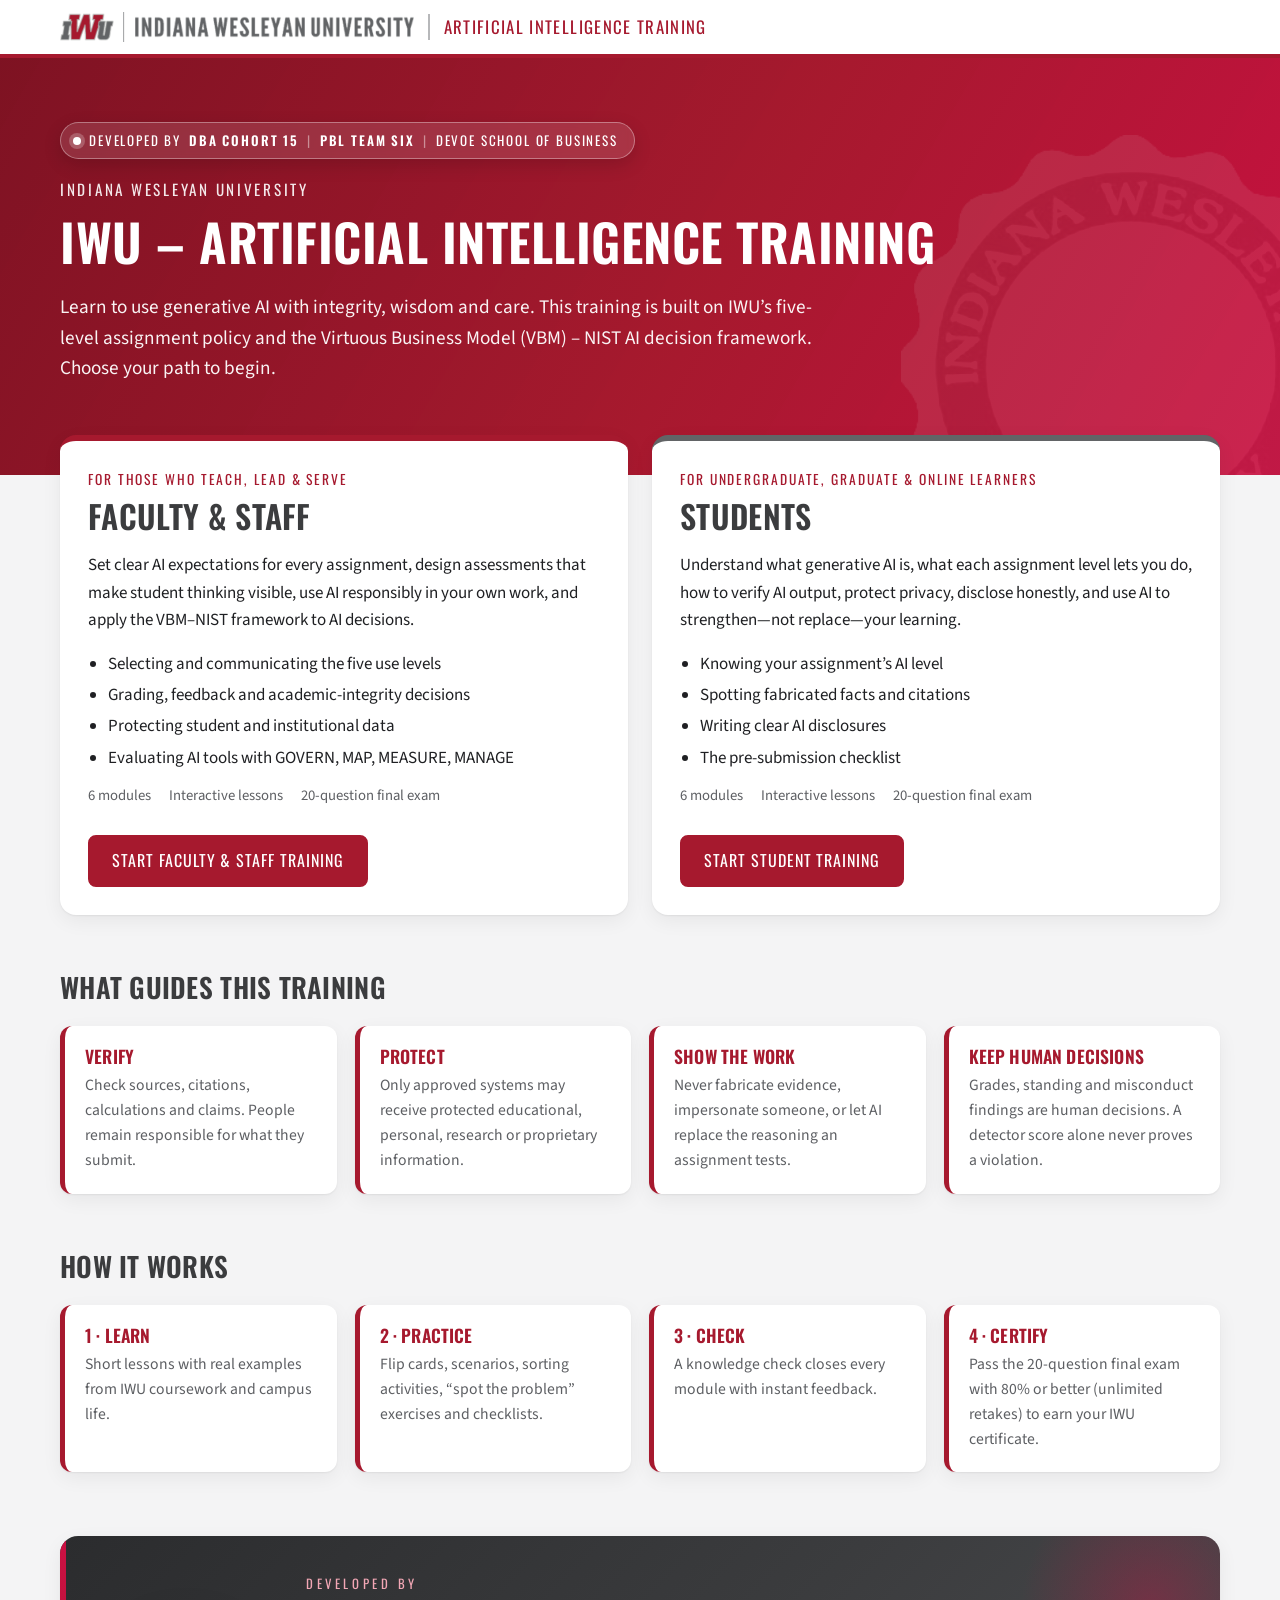
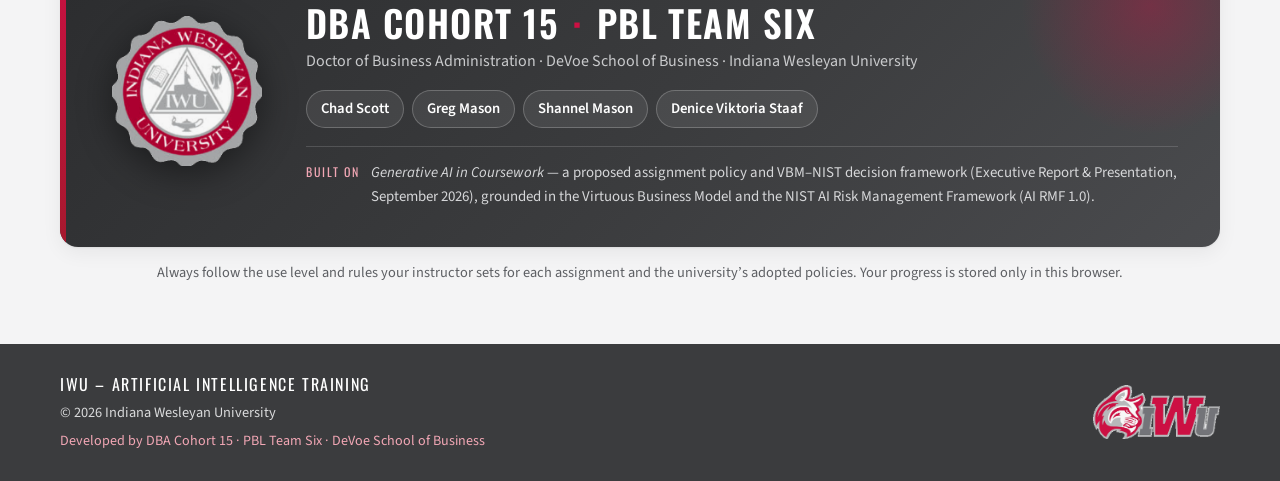
==== commit 80a0c354: "Polish team credit: DBA Cohort 15 · PBL Team Six Reorder the credit everywhere, add a hero credit ba" ====
--- a/index.html
+++ b/index.html
@@ -23,7 +23,8 @@
 
   <section class="hero">
     <div class="inner">
-      <div class="eyebrow">Indiana Wesleyan University &middot; PBL Team Six, DBA Cohort 15</div>
+      <div class="credit-pill"><span class="pill-dot" aria-hidden="true"></span>Developed by <strong>DBA Cohort 15</strong><span class="pill-sep" aria-hidden="true">|</span><strong>PBL Team Six</strong><span class="pill-school"><span class="pill-sep" aria-hidden="true">|</span>DeVoe School of Business</span></div>
+      <div class="eyebrow">Indiana Wesleyan University</div>
       <h1>IWU &ndash; Artificial Intelligence Training</h1>
       <p class="lead">Learn to use generative AI with integrity, wisdom and care. This training is built on IWU&rsquo;s five-level assignment policy and the Virtuous Business Model (VBM) &ndash; NIST AI decision framework. Choose your path to begin.</p>
     </div>
@@ -92,14 +93,29 @@
       </div>
     </section>
 
-    <section class="section">
-      <p class="notice">This training is based on the proposal <em>Generative AI in Coursework</em> by PBL Team Six, DBA Cohort 15 (DeVoe School of Business, September 2026), which draws on the Virtuous Business Model and the NIST AI Risk Management Framework (AI RMF 1.0). Always follow the use level and rules your instructor sets for each assignment and the university&rsquo;s adopted policies. Progress is stored only in your browser.</p>
+    <section class="credits" aria-labelledby="credits-title">
+      <div class="credits-inner">
+        <div class="credits-seal"><img src="assets/img/iwu-seal.png" alt="Indiana Wesleyan University seal"></div>
+        <div class="credits-body">
+          <div class="credits-kicker">Developed by</div>
+          <h2 id="credits-title">DBA Cohort 15 <span class="amp">&middot;</span> PBL Team Six</h2>
+          <p class="credits-sub">Doctor of Business Administration &middot; DeVoe School of Business &middot; Indiana Wesleyan University</p>
+          <ul class="credits-team" aria-label="Team members">
+            <li>Chad Scott</li><li>Greg Mason</li><li>Shannel Mason</li><li>Denice Viktoria Staaf</li>
+          </ul>
+          <div class="credits-source">
+            <span class="src-label">Built on</span>
+            <span><em>Generative AI in Coursework</em> &mdash; a proposed assignment policy and VBM&ndash;NIST decision framework (Executive Report &amp; Presentation, September 2026), grounded in the Virtuous Business Model and the NIST AI Risk Management Framework (AI RMF 1.0).</span>
+          </div>
+        </div>
+      </div>
+      <p class="credits-note">Always follow the use level and rules your instructor sets for each assignment and the university&rsquo;s adopted policies. Your progress is stored only in this browser.</p>
     </section>
   </main>
 
   <footer class="site-footer">
     <div class="inner">
-      <div>&copy; <span id="yr"></span> Indiana Wesleyan University &middot; IWU &ndash; Artificial Intelligence Training</div>
+      <div><div class="foot-title">IWU &ndash; Artificial Intelligence Training</div>&copy; <span id="yr"></span> Indiana Wesleyan University<div class="foot-credit">Developed by DBA Cohort 15 &middot; PBL Team Six &middot; DeVoe School of Business</div></div>
       <img src="assets/img/iwu-bobcat.png" alt="IWU Wildcats">
     </div>
   </footer>
--- a/assets/css/styles.css
+++ b/assets/css/styles.css
@@ -419,3 +419,67 @@
 @media (max-width: 640px) {
   .site-header .inner { flex-wrap: wrap; justify-content: center; padding: 10px 16px; gap: 10px; }
 }
+
+/* ---------- Credits & attribution ---------- */
+.credit-pill {
+  display: inline-flex; align-items: center; flex-wrap: wrap; gap: 8px;
+  font-family: var(--font-head); font-size: .82rem; letter-spacing: .14em; text-transform: uppercase;
+  color: #fff; background: rgba(255,255,255,.12); border: 1px solid rgba(255,255,255,.35);
+  padding: 7px 16px 7px 12px; border-radius: 999px; margin-bottom: 18px;
+  backdrop-filter: blur(4px); box-shadow: 0 6px 18px rgba(0,0,0,.15);
+}
+.credit-pill strong { font-weight: 600; }
+.credit-pill .pill-sep { opacity: .45; }
+.pill-dot { width: 8px; height: 8px; border-radius: 50%; background: #fff; box-shadow: 0 0 0 4px rgba(255,255,255,.22); }
+
+.credits { max-width: 1200px; margin: 64px auto 0; padding: 0 20px; }
+.credits-inner {
+  position: relative; overflow: hidden; display: grid; grid-template-columns: 170px 1fr; gap: 34px; align-items: center;
+  background: linear-gradient(135deg, #2b2c2e 0%, var(--iwu-gray-dark) 55%, #4a4b4e 100%);
+  color: #e9e9ea; border-radius: 18px; padding: 38px 42px; box-shadow: var(--shadow);
+}
+.credits-inner::before {
+  content: ""; position: absolute; left: 0; top: 0; bottom: 0; width: 6px;
+  background: linear-gradient(180deg, var(--iwu-cardinal), var(--iwu-crimson));
+}
+.credits-inner::after {
+  content: ""; position: absolute; right: -60px; top: -60px; width: 260px; height: 260px; border-radius: 50%;
+  background: radial-gradient(circle, rgba(204,16,67,.35), rgba(204,16,67,0) 70%);
+}
+.credits-seal { position: relative; z-index: 1; display: grid; place-items: center; }
+.credits-seal img { width: 150px; height: 150px; filter: drop-shadow(0 8px 18px rgba(0,0,0,.45)); }
+.credits-body { position: relative; z-index: 1; }
+.credits-kicker { font-family: var(--font-head); letter-spacing: .28em; text-transform: uppercase; font-size: .8rem; color: #f2a7b5; }
+.credits h2 { color: #fff; font-size: 2.3rem; margin: 6px 0 4px; text-transform: uppercase; letter-spacing: .04em; }
+.credits h2 .amp { color: var(--iwu-cardinal); padding: 0 4px; }
+.credits-sub { margin: 0 0 16px; color: #c9cacc; font-size: 1rem; }
+.credits-team { list-style: none; padding: 0; margin: 0 0 18px; display: flex; flex-wrap: wrap; gap: 8px; }
+.credits-team li {
+  font-size: .92rem; font-weight: 600; color: #fff; padding: 6px 14px; border-radius: 999px;
+  background: rgba(255,255,255,.08); border: 1px solid rgba(255,255,255,.22);
+}
+.credits-source { display: flex; gap: 12px; align-items: baseline; font-size: .93rem; color: #d6d7d9; border-top: 1px solid rgba(255,255,255,.15); padding-top: 14px; }
+.credits-source .src-label { flex: 0 0 auto; font-family: var(--font-head); text-transform: uppercase; letter-spacing: .14em; font-size: .75rem; color: #f2a7b5; }
+.credits-note { color: var(--muted); font-size: .9rem; text-align: center; margin: 14px 0 0; }
+
+.banner-credit { margin-top: 8px; font-size: .9rem; letter-spacing: .04em; opacity: .9; }
+.banner-credit strong { font-weight: 700; }
+.banner-credit::before { content: ""; display: inline-block; width: 22px; height: 2px; background: rgba(255,255,255,.7); vertical-align: middle; margin-right: 10px; }
+
+.foot-title { font-family: var(--font-head); color: #fff; text-transform: uppercase; letter-spacing: .1em; font-size: 1rem; margin-bottom: 4px; }
+.foot-credit { margin-top: 6px; color: #f2a7b5; font-size: .88rem; }
+
+@media (max-width: 760px) {
+  .credits-inner { grid-template-columns: 1fr; text-align: center; padding: 30px 22px; gap: 18px; }
+  .credits-seal img { width: 110px; height: 110px; }
+  .credits h2 { font-size: 1.7rem; }
+  .credits-team { justify-content: center; }
+  .credits-source { flex-direction: column; align-items: center; gap: 4px; }
+  .credit-pill { font-size: .72rem; letter-spacing: .1em; }
+}
+.pill-school { display: inline-flex; gap: 8px; }
+@media (max-width: 760px) {
+  .pill-school { display: none; }
+  .credits h2 .amp { display: block; height: 0; overflow: hidden; }
+}
+@media (max-width: 760px) { .credit-pill .pill-sep { display: none; } .credit-pill { column-gap: 10px; } }
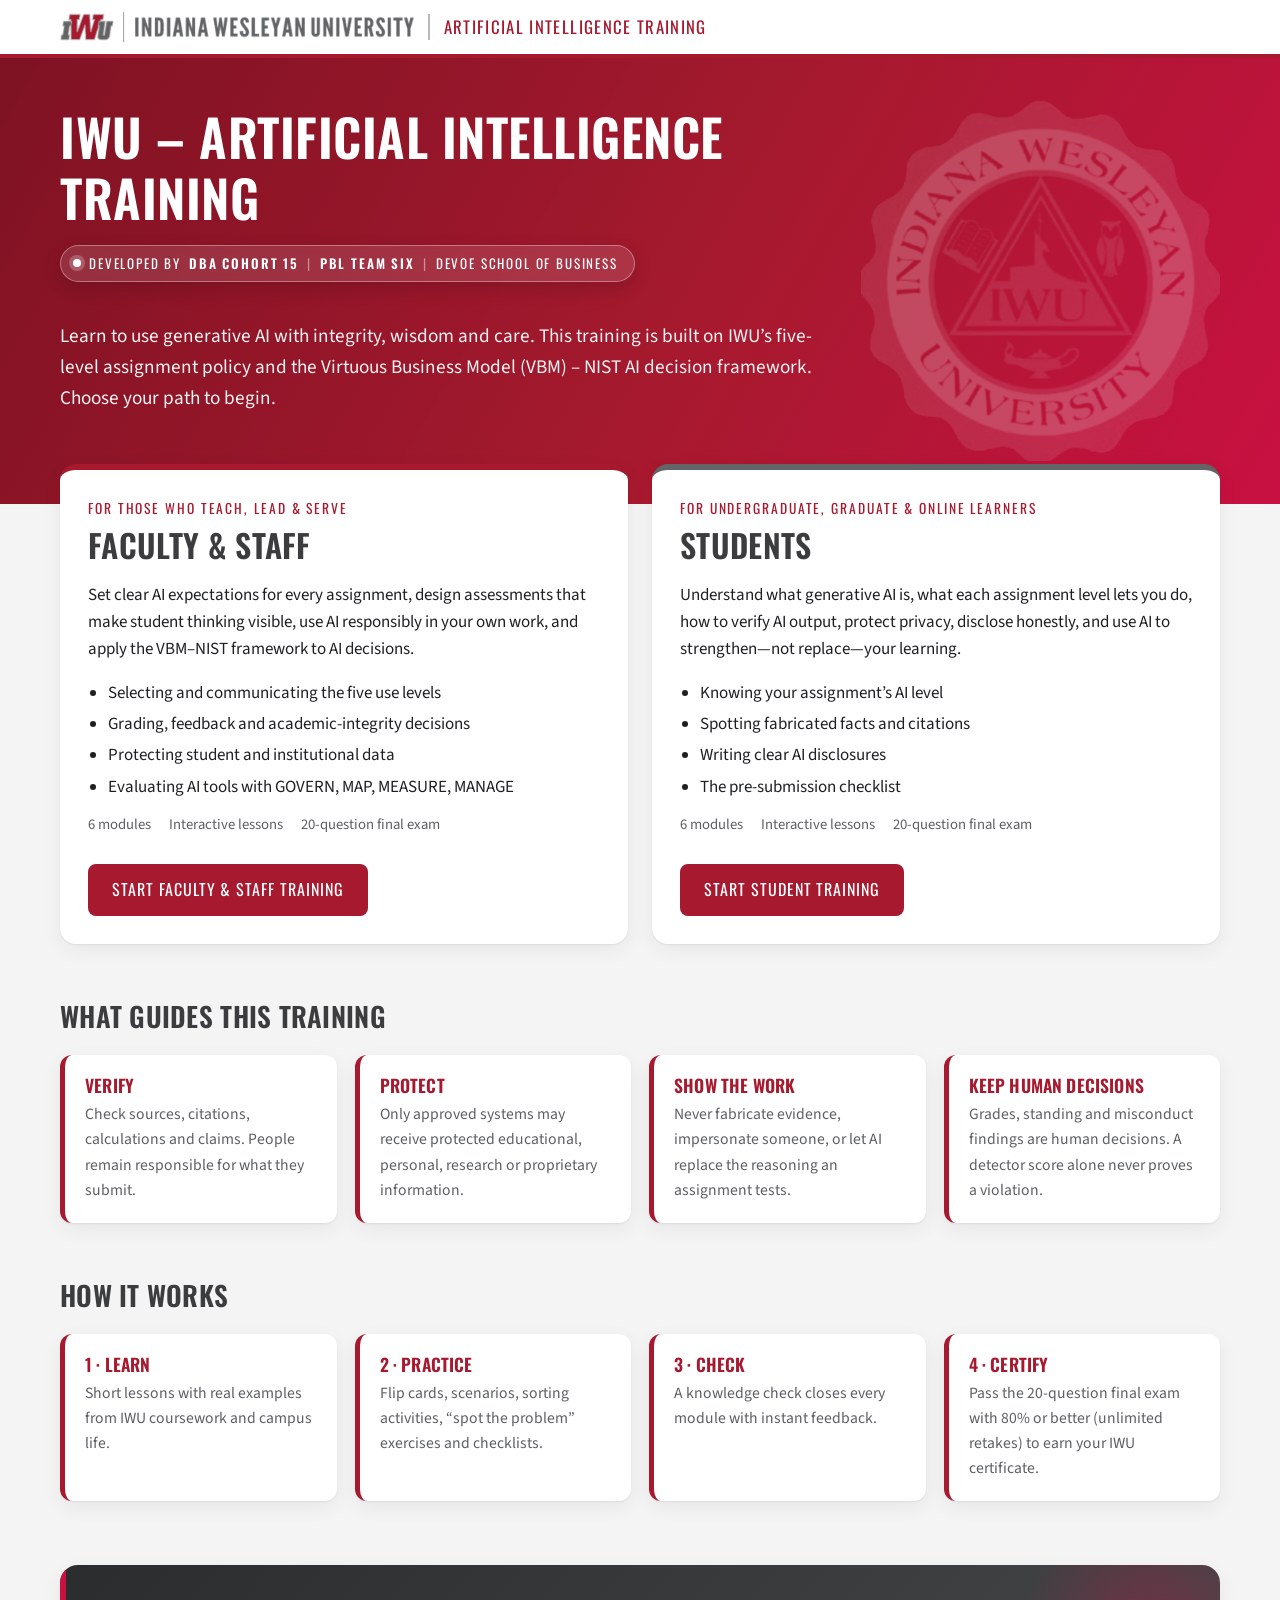
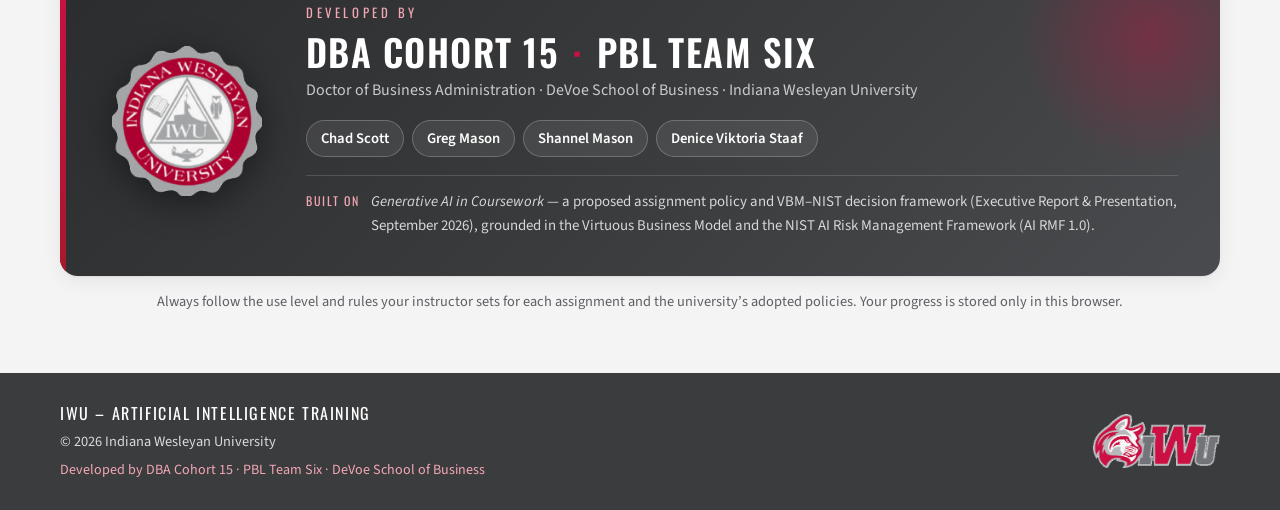
==== commit 59a4cabc: "Hero: drop university eyebrow, title first with credit badge beneath Co-Authored-By: Claude Opus 5.5" ====
--- a/index.html
+++ b/index.html
@@ -23,9 +23,8 @@
 
   <section class="hero">
     <div class="inner">
+      <h1>IWU &ndash; Artificial Intelligence Training</h1>
       <div class="credit-pill"><span class="pill-dot" aria-hidden="true"></span>Developed by <strong>DBA Cohort 15</strong><span class="pill-sep" aria-hidden="true">|</span><strong>PBL Team Six</strong><span class="pill-school"><span class="pill-sep" aria-hidden="true">|</span>DeVoe School of Business</span></div>
-      <div class="eyebrow">Indiana Wesleyan University</div>
-      <h1>IWU &ndash; Artificial Intelligence Training</h1>
       <p class="lead">Learn to use generative AI with integrity, wisdom and care. This training is built on IWU&rsquo;s five-level assignment policy and the Virtuous Business Model (VBM) &ndash; NIST AI decision framework. Choose your path to begin.</p>
     </div>
   </section>
--- a/assets/css/styles.css
+++ b/assets/css/styles.css
@@ -97,8 +97,9 @@
   color: #fff; position: relative; overflow: hidden;
 }
 .hero::after {
-  content: ""; position: absolute; right: -80px; bottom: -120px; width: 460px; height: 460px;
-  background: url("../img/iwu-seal.png") center/contain no-repeat; opacity: .08; filter: grayscale(1) brightness(3);
+  content: ""; position: absolute; right: max(24px, calc((100% - 1200px) / 2 - 40px)); top: 50%; transform: translateY(-50%);
+  width: 400px; height: 400px; pointer-events: none;
+  background: url("../img/iwu-seal-watermark.png") center/contain no-repeat; opacity: .2;
 }
 .hero .inner { max-width: 1200px; margin: 0 auto; padding: 64px 20px 72px; position: relative; z-index: 1; }
 .hero .eyebrow { font-family: var(--font-head); letter-spacing: .18em; text-transform: uppercase; font-size: .95rem; opacity: .9; }
@@ -483,3 +484,17 @@
   .credits h2 .amp { display: block; height: 0; overflow: hidden; }
 }
 @media (max-width: 760px) { .credit-pill .pill-sep { display: none; } .credit-pill { column-gap: 10px; } }
+
+@media (max-width: 960px) { .hero::after { width: 300px; height: 300px; right: -40px; opacity: .12; } }
+@media (max-width: 640px) { .hero::after { width: 240px; height: 240px; right: -60px; top: 62%; opacity: .1; } }
+
+/* Keep the hero text and the seal watermark side by side on wide screens */
+@media (min-width: 961px) {
+  .hero::after { width: 360px; height: 360px; right: max(20px, calc((100% - 1200px) / 2 + 20px)); opacity: .22; }
+  .hero h1, .hero p.lead { max-width: min(780px, calc(100% - 400px)); }
+}
+
+/* Hero: title first, credit badge directly beneath it */
+.hero .inner { padding-top: 48px; }
+.hero h1 { margin: 0 0 16px; }
+.hero .credit-pill { margin: 0 0 20px; }
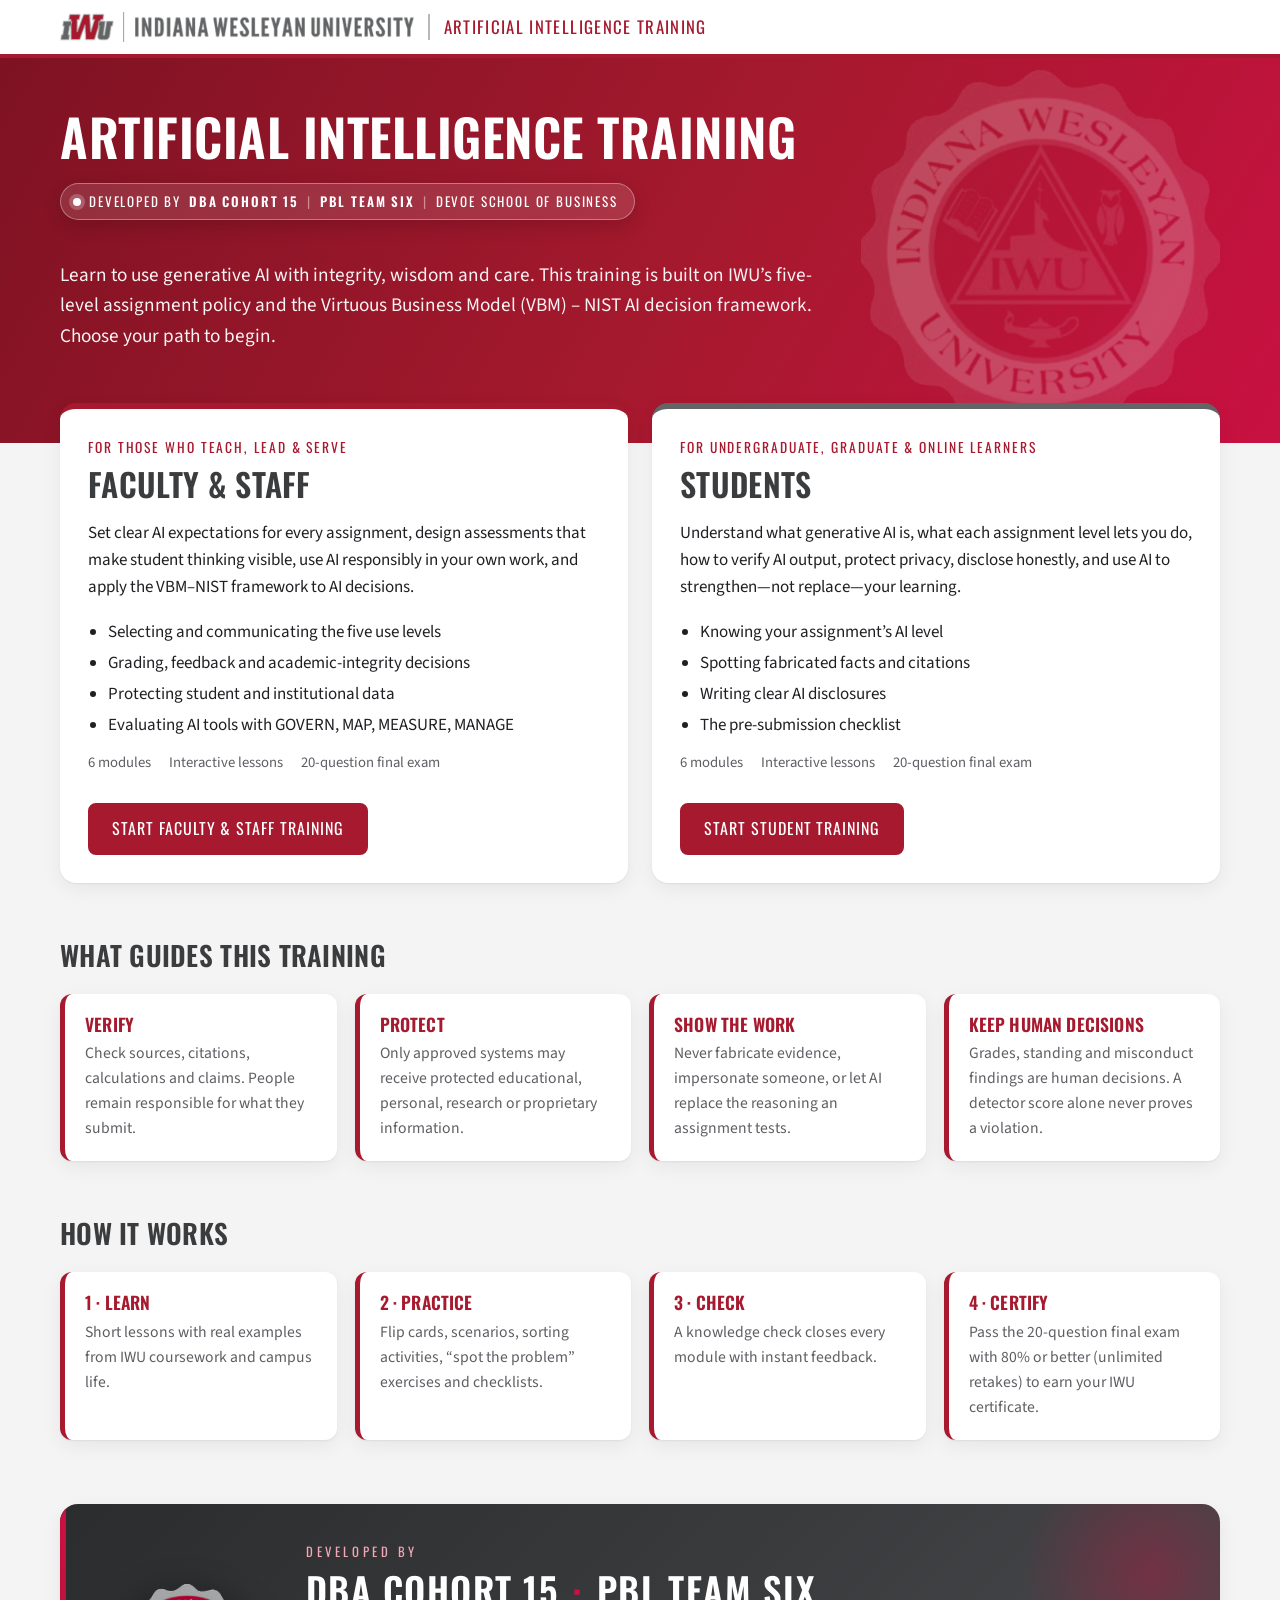
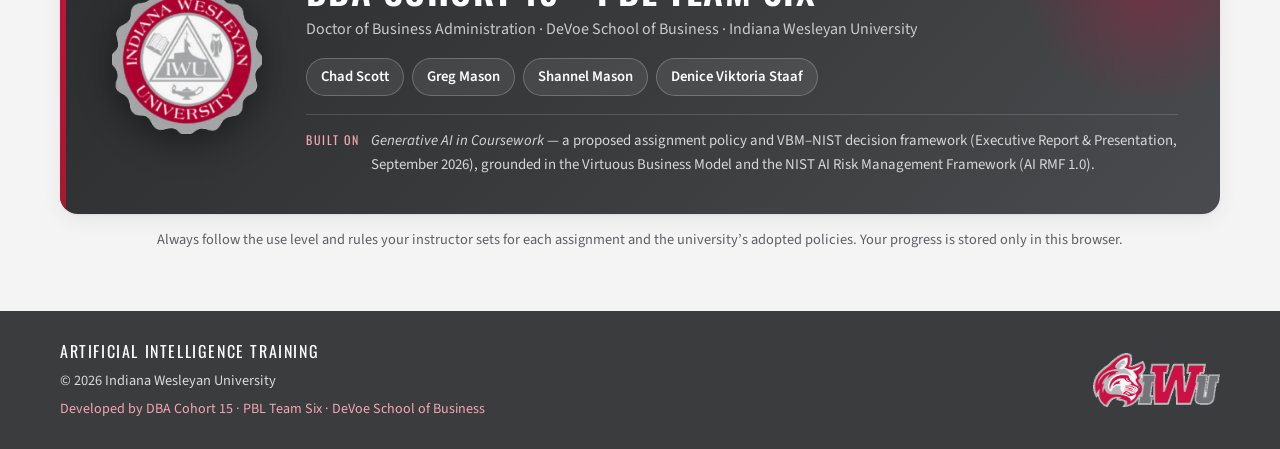
==== commit 682785b7: "Drop IWU prefix from the program title Co-Authored-By: Claude Opus 5.5 <noreply@anthropic.com> Claud" ====
--- a/index.html
+++ b/index.html
@@ -3,7 +3,7 @@
 <head>
   <meta charset="utf-8">
   <meta name="viewport" content="width=device-width, initial-scale=1">
-  <title>IWU – Artificial Intelligence Training | Indiana Wesleyan University</title>
+  <title>Artificial Intelligence Training | Indiana Wesleyan University</title>
   <meta name="description" content="Indiana Wesleyan University generative AI training for faculty, staff and students.">
   <link rel="icon" type="image/png" href="assets/img/iwu-seal.png">
   <link rel="preconnect" href="https://fonts.googleapis.com">
@@ -23,7 +23,7 @@
 
   <section class="hero">
     <div class="inner">
-      <h1>IWU &ndash; Artificial Intelligence Training</h1>
+      <h1>Artificial Intelligence Training</h1>
       <div class="credit-pill"><span class="pill-dot" aria-hidden="true"></span>Developed by <strong>DBA Cohort 15</strong><span class="pill-sep" aria-hidden="true">|</span><strong>PBL Team Six</strong><span class="pill-school"><span class="pill-sep" aria-hidden="true">|</span>DeVoe School of Business</span></div>
       <p class="lead">Learn to use generative AI with integrity, wisdom and care. This training is built on IWU&rsquo;s five-level assignment policy and the Virtuous Business Model (VBM) &ndash; NIST AI decision framework. Choose your path to begin.</p>
     </div>
@@ -114,7 +114,7 @@
 
   <footer class="site-footer">
     <div class="inner">
-      <div><div class="foot-title">IWU &ndash; Artificial Intelligence Training</div>&copy; <span id="yr"></span> Indiana Wesleyan University<div class="foot-credit">Developed by DBA Cohort 15 &middot; PBL Team Six &middot; DeVoe School of Business</div></div>
+      <div><div class="foot-title">Artificial Intelligence Training</div>&copy; <span id="yr"></span> Indiana Wesleyan University<div class="foot-credit">Developed by DBA Cohort 15 &middot; PBL Team Six &middot; DeVoe School of Business</div></div>
       <img src="assets/img/iwu-bobcat.png" alt="IWU Wildcats">
     </div>
   </footer>
